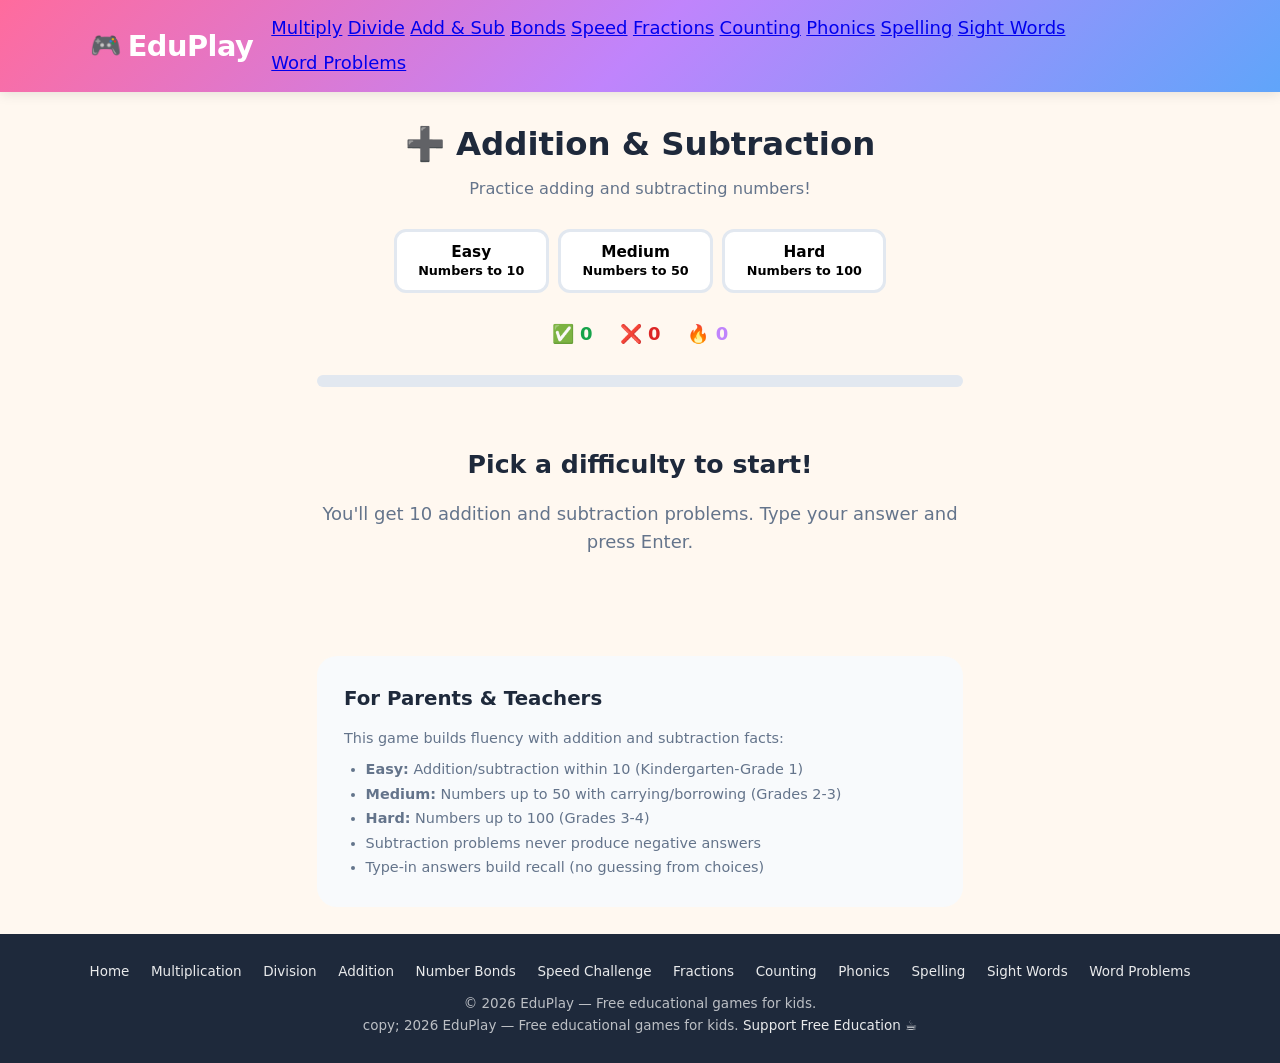
==== addition.html @ cd7ee12f "fix: remove ad placeholder divs from all pages — contradicts no-ads promise" ====
<!DOCTYPE html>
<html lang="en">
<head>
  <meta charset="UTF-8">
  <meta name="viewport" content="width=device-width, initial-scale=1.0">
  <title>Addition &amp; Subtraction Practice — Free Math Game | EduPlay</title>
  <meta name="description" content="Practice addition and subtraction with this free, fun math game for kids ages 4-10. Three difficulty levels. No accounts, no tracking.">
  <meta name="keywords" content="addition game, subtraction game, math practice, kids math, free educational game">
  <meta property="og:title" content="Addition & Subtraction Practice — EduPlay">
  <meta property="og:description" content="Fun addition and subtraction practice for kids. Three difficulty levels, completely free.">
  <link rel="icon" type="image/svg+xml" href="favicon.svg">
  <link rel="canonical" href="https://dannycranmer.github.io/eduplay/addition.html">
  <link rel="stylesheet" href="css/style.css">
  <script type="application/ld+json">
  {
    "@context": "https://schema.org",
    "@type": "WebApplication",
    "name": "Addition & Subtraction Practice — EduPlay",
    "description": "Practice addition and subtraction. Free math game for kids ages 4-10.",
    "url": "https://dannycranmer.github.io/eduplay/addition.html",
    "applicationCategory": "EducationalApplication",
    "isAccessibleForFree": true
  }
  </script>
</head>
<body>
  <header>
    <div class="nav-inner">
      <a href="index.html" class="logo"><span class="logo-icon">🎮</span> EduPlay</a>
      <button class="hamburger" aria-label="Menu">
        <span></span><span></span><span></span>
      </button>
      <div class="nav-links">
        <a href="multiplication.html">Multiply</a>
        <a href="division.html">Divide</a>
        <a href="addition.html" class="active">Add &amp; Sub</a>
        <a href="number-bonds.html">Bonds</a>
        <a href="times-tables.html">Speed</a>
        <a href="fractions.html">Fractions</a>
        <a href="counting.html">Counting</a>
        <a href="phonics.html">Phonics</a>
        <a href="spelling.html">Spelling</a>
        <a href="sight-words.html">Sight Words</a>
      <a href="word-problems.html">Word Problems</a>
      </div>
    </div>
  </header>

  <div class="game-container">
    <div class="game-header">
      <h1>➕ Addition &amp; Subtraction</h1>
      <p>Practice adding and subtracting numbers!</p>
    </div>

    <div class="difficulty-selector" id="diff-selector">
      <button class="diff-btn" data-diff="easy">Easy<br><small>Numbers to 10</small></button>
      <button class="diff-btn" data-diff="medium">Medium<br><small>Numbers to 50</small></button>
      <button class="diff-btn" data-diff="hard">Hard<br><small>Numbers to 100</small></button>
    </div>

    <div class="score-bar">
      <span class="score-correct">✅ <span id="score-correct">0</span></span>
      <span class="score-wrong">❌ <span id="score-wrong">0</span></span>
      <span class="score-streak">🔥 <span id="score-streak">0</span></span>
    </div>

    <div class="progress-bar"><div class="progress-fill" id="progress" style="width:0%"></div></div>

    <div id="game-area">
      <div class="start-screen">
        <h2>Pick a difficulty to start!</h2>
        <p>You'll get 10 addition and subtraction problems. Type your answer and press Enter.</p>
      </div>
    </div>


    <div class="parent-info">
      <h2>For Parents &amp; Teachers</h2>
      <p>This game builds fluency with addition and subtraction facts:</p>
      <ul>
        <li><strong>Easy:</strong> Addition/subtraction within 10 (Kindergarten-Grade 1)</li>
        <li><strong>Medium:</strong> Numbers up to 50 with carrying/borrowing (Grades 2-3)</li>
        <li><strong>Hard:</strong> Numbers up to 100 (Grades 3-4)</li>
        <li>Subtraction problems never produce negative answers</li>
        <li>Type-in answers build recall (no guessing from choices)</li>
      </ul>
    </div>
  </div>

  <footer>
    <div class="footer-links">
      <a href="index.html">Home</a>
      <a href="multiplication.html">Multiplication</a>
      <a href="division.html">Division</a>
      <a href="addition.html">Addition</a>
      <a href="number-bonds.html">Number Bonds</a>
      <a href="times-tables.html">Speed Challenge</a>
      <a href="fractions.html">Fractions</a>
      <a href="counting.html">Counting</a>
      <a href="phonics.html">Phonics</a>
      <a href="spelling.html">Spelling</a>
      <a href="sight-words.html">Sight Words</a>
      <a href="word-problems.html">Word Problems</a>
    </div>
    <p><p>&copy; 2026 EduPlay — Free educational games for kids.</p>copy; 2026 EduPlay — Free educational games for kids. <a href="https://buymeacoffee.com/dairylea" target="_blank" rel="noopener">Support Free Education ☕</a></p>
  </footer>

  <script src="js/common.js"></script>
  <script>
  (function() {
    const TOTAL = 10;
    const RANGES = { easy: 10, medium: 50, hard: 100 };
    let tracker, difficulty, questions, qi;

    document.getElementById('diff-selector').addEventListener('click', e => {
      const btn = e.target.closest('.diff-btn');
      if (!btn) return;
      document.querySelectorAll('#diff-selector .diff-btn').forEach(b => b.classList.remove('active'));
      btn.classList.add('active');
      difficulty = btn.dataset.diff;
      startGame();
    });

    function genQ() {
      const max = RANGES[difficulty];
      questions = [];
      for (let i = 0; i < TOTAL; i++) {
        const isAdd = Math.random() < 0.5;
        if (isAdd) {
          const a = randInt(1, max - 1);
          const b = randInt(1, max - a);
          questions.push({ text: `${a} + ${b}`, answer: a + b });
        } else {
          const a = randInt(2, max);
          const b = randInt(1, a);
          questions.push({ text: `${a} − ${b}`, answer: a - b });
        }
      }
    }

    function startGame() {
      tracker = new ScoreTracker();
      tracker.start();
      qi = 0;
      genQ();
      showQ();
    }

    function showQ() {
      if (qi >= TOTAL) { showResults(tracker, 'game-area'); return; }
      const q = questions[qi];
      document.getElementById('progress').style.width = Math.round((qi / TOTAL) * 100) + '%';

      const area = document.getElementById('game-area');
      area.innerHTML = `
        <div class="question-area animate-pop">
          <div class="question-text">${q.text} = ?</div>
          <input type="number" class="answer-input" id="answer" inputmode="numeric" pattern="[0-9]*" autofocus autocomplete="off">
          <div class="feedback" id="feedback"></div>
          <div style="margin-top:0.8rem;font-size:0.75rem;color:#94A3B8;">Press Enter to submit</div>
        </div>
      `;

      const input = document.getElementById('answer');
      input.focus();
      input.addEventListener('keydown', e => {
        if (e.key === 'Enter') handleAnswer(input, q.answer);
      });
    }

    function handleAnswer(input, correct) {
      if (input.disabled) return;
      const val = parseInt(input.value);
      if (isNaN(val)) return;
      input.disabled = true;
      const fb = document.getElementById('feedback');

      if (val === correct) {
        tracker.recordCorrect();
        input.classList.add('correct');
        fb.className = 'feedback feedback-correct';
        fb.textContent = ['Great!', 'Awesome!', 'Correct!', 'Yes!', 'Perfect!'][randInt(0, 4)];
        animateEl(input, 'animate-pop');
      } else {
        tracker.recordWrong();
        input.classList.add('wrong');
        animateEl(input, 'animate-shake');
        fb.className = 'feedback feedback-wrong';
        fb.textContent = `The answer is ${correct}`;
      }

      updateScoreDisplay(tracker);
      setTimeout(() => { qi++; showQ(); }, 1000);
    }
  })();
  </script>
  <script data-goatcounter="https://dairylea.goatcounter.com/count" async src="//gc.zgo.at/count.js"></script>
</body>
</html>
---- css/style.css ----
/* EduPlay — Bright, playful kid-friendly theme */
:root {
  --pink: #FF6B9D;
  --purple: #C084FC;
  --blue: #60A5FA;
  --cyan: #22D3EE;
  --green: #4ADE80;
  --yellow: #FACC15;
  --orange: #FB923C;
  --red: #F87171;
  --bg: #FFF8F0;
  --card-bg: #FFFFFF;
  --text: #1E293B;
  --text-light: #64748B;
  --shadow: 0 4px 16px rgba(0,0,0,0.08);
  --shadow-hover: 0 8px 24px rgba(0,0,0,0.14);
  --radius: 20px;
  --radius-sm: 12px;
}

*, *::before, *::after { box-sizing: border-box; margin: 0; padding: 0; }

html { font-size: 18px; scroll-behavior: smooth; }

body {
  font-family: 'Nunito', 'Segoe UI', system-ui, -apple-system, sans-serif;
  background: var(--bg);
  color: var(--text);
  line-height: 1.6;
  min-height: 100vh;
  display: flex;
  flex-direction: column;
  -webkit-text-size-adjust: 100%;
}

/* ===== HEADER / NAV ===== */
header {
  background: linear-gradient(135deg, var(--pink), var(--purple), var(--blue));
  padding: 0.8rem 1.5rem;
  position: sticky;
  top: 0;
  z-index: 100;
  box-shadow: 0 2px 12px rgba(0,0,0,0.1);
}

.nav-inner {
  max-width: 1100px;
  margin: 0 auto;
  display: flex;
  align-items: center;
  justify-content: space-between;
  gap: 1rem;
}

.logo {
  font-size: 1.6rem;
  font-weight: 800;
  color: #fff;
  text-decoration: none;
  letter-spacing: -0.5px;
  display: flex;
  align-items: center;
  gap: 0.4rem;
}

.logo-icon { font-size: 1.4rem; }

nav a {
  color: rgba(255,255,255,0.9);
  text-decoration: none;
  font-weight: 700;
  font-size: 0.9rem;
  padding: 0.4rem 0.8rem;
  border-radius: var(--radius-sm);
  transition: background 0.2s, color 0.2s;
}

nav a:hover, nav a.active {
  background: rgba(255,255,255,0.2);
  color: #fff;
}

.nav-links { display: flex; gap: 0.3rem; flex-wrap: wrap; }

/* Mobile hamburger */
.hamburger { display: none; background: none; border: none; cursor: pointer; padding: 0.5rem; }
.hamburger span { display: block; width: 26px; height: 3px; background: #fff; border-radius: 3px; margin: 5px 0; transition: 0.3s; }

/* ===== PRIVACY BADGE ===== */
.privacy-badge {
  display: inline-flex;
  align-items: center;
  gap: 0.4rem;
  background: #ECFDF5;
  color: #065F46;
  font-size: 0.75rem;
  font-weight: 700;
  padding: 0.3rem 0.8rem;
  border-radius: 999px;
  border: 2px solid #A7F3D0;
}

.privacy-badge svg { width: 16px; height: 16px; }

/* ===== HERO ===== */
.hero {
  text-align: center;
  padding: 3rem 1.5rem 2rem;
  background: linear-gradient(180deg, rgba(255,107,157,0.08) 0%, transparent 100%);
}

.hero h1 {
  font-size: 2.4rem;
  font-weight: 900;
  line-height: 1.2;
  margin-bottom: 0.8rem;
  background: linear-gradient(135deg, var(--pink), var(--purple));
  -webkit-background-clip: text;
  -webkit-text-fill-color: transparent;
  background-clip: text;
}

.hero p {
  font-size: 1.15rem;
  color: var(--text-light);
  max-width: 600px;
  margin: 0 auto 1.2rem;
}

.hero-badges {
  display: flex;
  justify-content: center;
  gap: 0.6rem;
  flex-wrap: wrap;
}

.badge {
  display: inline-flex;
  align-items: center;
  gap: 0.3rem;
  font-size: 0.75rem;
  font-weight: 700;
  padding: 0.35rem 0.8rem;
  border-radius: 999px;
}

.badge-green { background: #ECFDF5; color: #065F46; border: 2px solid #A7F3D0; }
.badge-blue { background: #EFF6FF; color: #1E40AF; border: 2px solid #BFDBFE; }
.badge-purple { background: #F5F3FF; color: #5B21B6; border: 2px solid #DDD6FE; }

/* ===== GAME GRID ===== */
.section { max-width: 1100px; margin: 0 auto; padding: 2rem 1.5rem; }

.section-title {
  font-size: 1.5rem;
  font-weight: 800;
  text-align: center;
  margin-bottom: 1.5rem;
}

.game-grid {
  display: grid;
  grid-template-columns: repeat(auto-fill, minmax(240px, 1fr));
  gap: 1.2rem;
}

.game-card {
  background: var(--card-bg);
  border-radius: var(--radius);
  padding: 1.5rem;
  text-decoration: none;
  color: var(--text);
  box-shadow: var(--shadow);
  transition: transform 0.2s, box-shadow 0.2s;
  display: flex;
  flex-direction: column;
  border: 3px solid transparent;
  position: relative;
  overflow: hidden;
}

.game-card:hover {
  transform: translateY(-4px);
  box-shadow: var(--shadow-hover);
}

.game-card::before {
  content: '';
  position: absolute;
  top: 0; left: 0; right: 0;
  height: 5px;
}

.game-card[data-color="pink"]::before { background: var(--pink); }
.game-card[data-color="purple"]::before { background: var(--purple); }
.game-card[data-color="blue"]::before { background: var(--blue); }
.game-card[data-color="green"]::before { background: var(--green); }
.game-card[data-color="orange"]::before { background: var(--orange); }
.game-card[data-color="cyan"]::before { background: var(--cyan); }

.game-card-icon {
  font-size: 2.5rem;
  margin-bottom: 0.6rem;
}

.game-card h3 {
  font-size: 1.15rem;
  font-weight: 800;
  margin-bottom: 0.3rem;
}

.game-card p {
  font-size: 0.8rem;
  color: var(--text-light);
  flex: 1;
}

.game-card-tag {
  display: inline-block;
  font-size: 0.65rem;
  font-weight: 700;
  padding: 0.2rem 0.5rem;
  border-radius: 999px;
  margin-top: 0.6rem;
  width: fit-content;
}

.tag-ages { background: #FEF3C7; color: #92400E; }
.tag-new { background: #DBEAFE; color: #1E40AF; }

/* ===== GAME PAGE LAYOUT ===== */
.game-container {
  max-width: 700px;
  margin: 0 auto;
  padding: 1.5rem;
  flex: 1;
}

.game-header {
  text-align: center;
  margin-bottom: 1.5rem;
}

.game-header h1 {
  font-size: 1.8rem;
  font-weight: 900;
  margin-bottom: 0.3rem;
}

.game-header p {
  color: var(--text-light);
  font-size: 0.9rem;
}

/* Difficulty selector */
.difficulty-selector {
  display: flex;
  justify-content: center;
  gap: 0.5rem;
  margin-bottom: 1.5rem;
  flex-wrap: wrap;
}

.diff-btn {
  padding: 0.6rem 1.2rem;
  border: 3px solid #E2E8F0;
  border-radius: var(--radius-sm);
  background: #fff;
  font-family: inherit;
  font-size: 0.85rem;
  font-weight: 700;
  cursor: pointer;
  transition: all 0.2s;
  min-width: 100px;
  text-align: center;
}

.diff-btn:hover { border-color: var(--purple); }

.diff-btn.active {
  background: var(--purple);
  color: #fff;
  border-color: var(--purple);
}

.diff-btn.active-green { background: var(--green); border-color: var(--green); color: #fff; }
.diff-btn.active-blue { background: var(--blue); border-color: var(--blue); color: #fff; }
.diff-btn.active-orange { background: var(--orange); border-color: var(--orange); color: #fff; }

/* Score bar */
.score-bar {
  display: flex;
  justify-content: center;
  gap: 1.5rem;
  margin-bottom: 1.5rem;
  font-weight: 700;
  font-size: 1rem;
}

.score-correct { color: #16A34A; }
.score-wrong { color: #DC2626; }
.score-streak { color: var(--purple); }
.score-timer { color: var(--orange); }

/* Question area */
.question-area {
  background: var(--card-bg);
  border-radius: var(--radius);
  padding: 2rem;
  text-align: center;
  box-shadow: var(--shadow);
  margin-bottom: 1.5rem;
}

.question-text {
  font-size: 2.2rem;
  font-weight: 900;
  margin-bottom: 1.2rem;
  min-height: 3rem;
}

/* Answer input */
.answer-input {
  font-family: inherit;
  font-size: 2rem;
  font-weight: 800;
  text-align: center;
  width: 140px;
  padding: 0.5rem;
  border: 3px solid #E2E8F0;
  border-radius: var(--radius-sm);
  outline: none;
  transition: border-color 0.2s;
}

.answer-input:focus { border-color: var(--purple); }
.answer-input.correct { border-color: var(--green); background: #F0FDF4; }
.answer-input.wrong { border-color: var(--red); background: #FEF2F2; }

/* Answer choices (for multiple choice games) */
.answer-choices {
  display: grid;
  grid-template-columns: 1fr 1fr;
  gap: 0.8rem;
  max-width: 400px;
  margin: 0 auto;
}

.choice-btn {
  padding: 1rem;
  border: 3px solid #E2E8F0;
  border-radius: var(--radius-sm);
  background: #fff;
  font-family: inherit;
  font-size: 1.3rem;
  font-weight: 800;
  cursor: pointer;
  transition: all 0.15s;
  min-height: 60px;
  display: flex;
  align-items: center;
  justify-content: center;
}

.choice-btn:hover { border-color: var(--purple); transform: scale(1.03); }
.choice-btn:active { transform: scale(0.97); }
.choice-btn.correct { background: #DCFCE7; border-color: var(--green); }
.choice-btn.wrong { background: #FEE2E2; border-color: var(--red); }

/* Feedback overlay */
.feedback {
  font-size: 1.3rem;
  font-weight: 800;
  margin-top: 1rem;
  min-height: 2rem;
  transition: opacity 0.2s;
}

.feedback-correct { color: #16A34A; }
.feedback-wrong { color: #DC2626; }

/* Primary action buttons */
.btn {
  display: inline-flex;
  align-items: center;
  justify-content: center;
  gap: 0.4rem;
  padding: 0.8rem 1.8rem;
  border: none;
  border-radius: var(--radius-sm);
  font-family: inherit;
  font-size: 1rem;
  font-weight: 700;
  cursor: pointer;
  transition: all 0.2s;
  text-decoration: none;
}

.btn-primary {
  background: linear-gradient(135deg, var(--pink), var(--purple));
  color: #fff;
  box-shadow: 0 4px 12px rgba(192,132,252,0.3);
}

.btn-primary:hover { transform: translateY(-2px); box-shadow: 0 6px 16px rgba(192,132,252,0.4); }

.btn-secondary {
  background: #F1F5F9;
  color: var(--text);
}

.btn-secondary:hover { background: #E2E8F0; }

.btn-lg { padding: 1rem 2.2rem; font-size: 1.15rem; border-radius: var(--radius); }

.btn-group {
  display: flex;
  gap: 0.8rem;
  justify-content: center;
  flex-wrap: wrap;
  margin-top: 1.2rem;
}

/* Start screen */
.start-screen {
  text-align: center;
  padding: 2rem 0;
}

.start-screen h2 {
  font-size: 1.4rem;
  margin-bottom: 0.8rem;
}

.start-screen p {
  color: var(--text-light);
  margin-bottom: 1.5rem;
}

/* Results screen */
.results-screen {
  text-align: center;
  padding: 2rem;
  background: var(--card-bg);
  border-radius: var(--radius);
  box-shadow: var(--shadow);
}

.results-screen h2 {
  font-size: 1.6rem;
  font-weight: 900;
  margin-bottom: 0.5rem;
}

.results-emoji {
  font-size: 3rem;
  margin-bottom: 0.5rem;
}

.results-stats {
  display: grid;
  grid-template-columns: repeat(auto-fit, minmax(120px, 1fr));
  gap: 1rem;
  margin: 1.2rem 0;
}

.stat-card {
  background: #F8FAFC;
  border-radius: var(--radius-sm);
  padding: 0.8rem;
}

.stat-value {
  font-size: 1.8rem;
  font-weight: 900;
  color: var(--purple);
}

.stat-label {
  font-size: 0.7rem;
  color: var(--text-light);
  font-weight: 600;
  text-transform: uppercase;
}

/* Number Bonds visual */
.bond-visual {
  display: flex;
  align-items: center;
  justify-content: center;
  gap: 0.8rem;
  margin-bottom: 1rem;
}

.bond-circle {
  width: 70px;
  height: 70px;
  border-radius: 50%;
  display: flex;
  align-items: center;
  justify-content: center;
  font-size: 1.6rem;
  font-weight: 900;
  border: 3px solid;
}

.bond-total { background: #F5F3FF; border-color: var(--purple); color: var(--purple); }
.bond-part { background: #EFF6FF; border-color: var(--blue); color: var(--blue); }
.bond-unknown { background: #FEF3C7; border-color: var(--yellow); color: var(--orange); }
.bond-plus { font-size: 1.4rem; font-weight: 900; color: var(--text-light); }
.bond-equals { font-size: 1.4rem; font-weight: 900; color: var(--text-light); }

/* Progress bar */
.progress-bar {
  width: 100%;
  height: 12px;
  background: #E2E8F0;
  border-radius: 999px;
  overflow: hidden;
  margin-bottom: 1.2rem;
}

.progress-fill {
  height: 100%;
  background: linear-gradient(90deg, var(--green), var(--cyan));
  border-radius: 999px;
  transition: width 0.3s ease;
}

/* ===== PARENT INFO ===== */
.parent-info {
  background: #F8FAFC;
  border-radius: var(--radius);
  padding: 1.5rem;
  margin-top: 2rem;
}

.parent-info h2 {
  font-size: 1.1rem;
  font-weight: 800;
  margin-bottom: 0.6rem;
}

.parent-info p, .parent-info li {
  font-size: 0.8rem;
  color: var(--text-light);
  line-height: 1.7;
}

.parent-info ul { padding-left: 1.2rem; margin-top: 0.4rem; }

/* ===== FOOTER ===== */
footer {
  background: #1E293B;
  color: rgba(255,255,255,0.7);
  text-align: center;
  padding: 1.5rem;
  margin-top: auto;
  font-size: 0.75rem;
}

footer a { color: rgba(255,255,255,0.9); text-decoration: none; }
footer a:hover { text-decoration: underline; }

.footer-links { display: flex; justify-content: center; gap: 1.2rem; margin-bottom: 0.6rem; flex-wrap: wrap; }

/* ===== ANIMATIONS ===== */
@keyframes pop {
  0% { transform: scale(0.8); opacity: 0; }
  50% { transform: scale(1.05); }
  100% { transform: scale(1); opacity: 1; }
}

@keyframes shake {
  0%, 100% { transform: translateX(0); }
  25% { transform: translateX(-8px); }
  75% { transform: translateX(8px); }
}

@keyframes slideUp {
  from { transform: translateY(20px); opacity: 0; }
  to { transform: translateY(0); opacity: 1; }
}

.animate-pop { animation: pop 0.3s ease-out; }
.animate-shake { animation: shake 0.3s ease-out; }
.animate-slide-up { animation: slideUp 0.4s ease-out; }

/* ===== RESPONSIVE ===== */
@media (max-width: 768px) {
  html { font-size: 16px; }

  .nav-links { display: none; }
  .nav-links.open {
    display: flex;
    flex-direction: column;
    position: absolute;
    top: 100%;
    left: 0; right: 0;
    background: linear-gradient(135deg, var(--pink), var(--purple));
    padding: 0.8rem;
    box-shadow: 0 4px 12px rgba(0,0,0,0.15);
  }

  .hamburger { display: block; }

  .hero h1 { font-size: 1.8rem; }

  .game-grid { grid-template-columns: 1fr 1fr; gap: 0.8rem; }

  .game-card { padding: 1rem; }
  .game-card-icon { font-size: 2rem; }

  .question-text { font-size: 1.6rem; }
  .answer-input { font-size: 1.5rem; width: 120px; }

  .bond-circle { width: 55px; height: 55px; font-size: 1.2rem; }
}

@media (max-width: 480px) {
  .game-grid { grid-template-columns: 1fr; }

  .hero h1 { font-size: 1.5rem; }

  .question-area { padding: 1.2rem; }
  .question-text { font-size: 1.4rem; }

  .difficulty-selector { gap: 0.3rem; }
  .diff-btn { padding: 0.5rem 0.8rem; font-size: 0.8rem; min-width: 80px; }
}

/* Nunito font import */
@import url('https://fonts.googleapis.com/css2?family=Nunito:wght@600;700;800;900&display=swap');
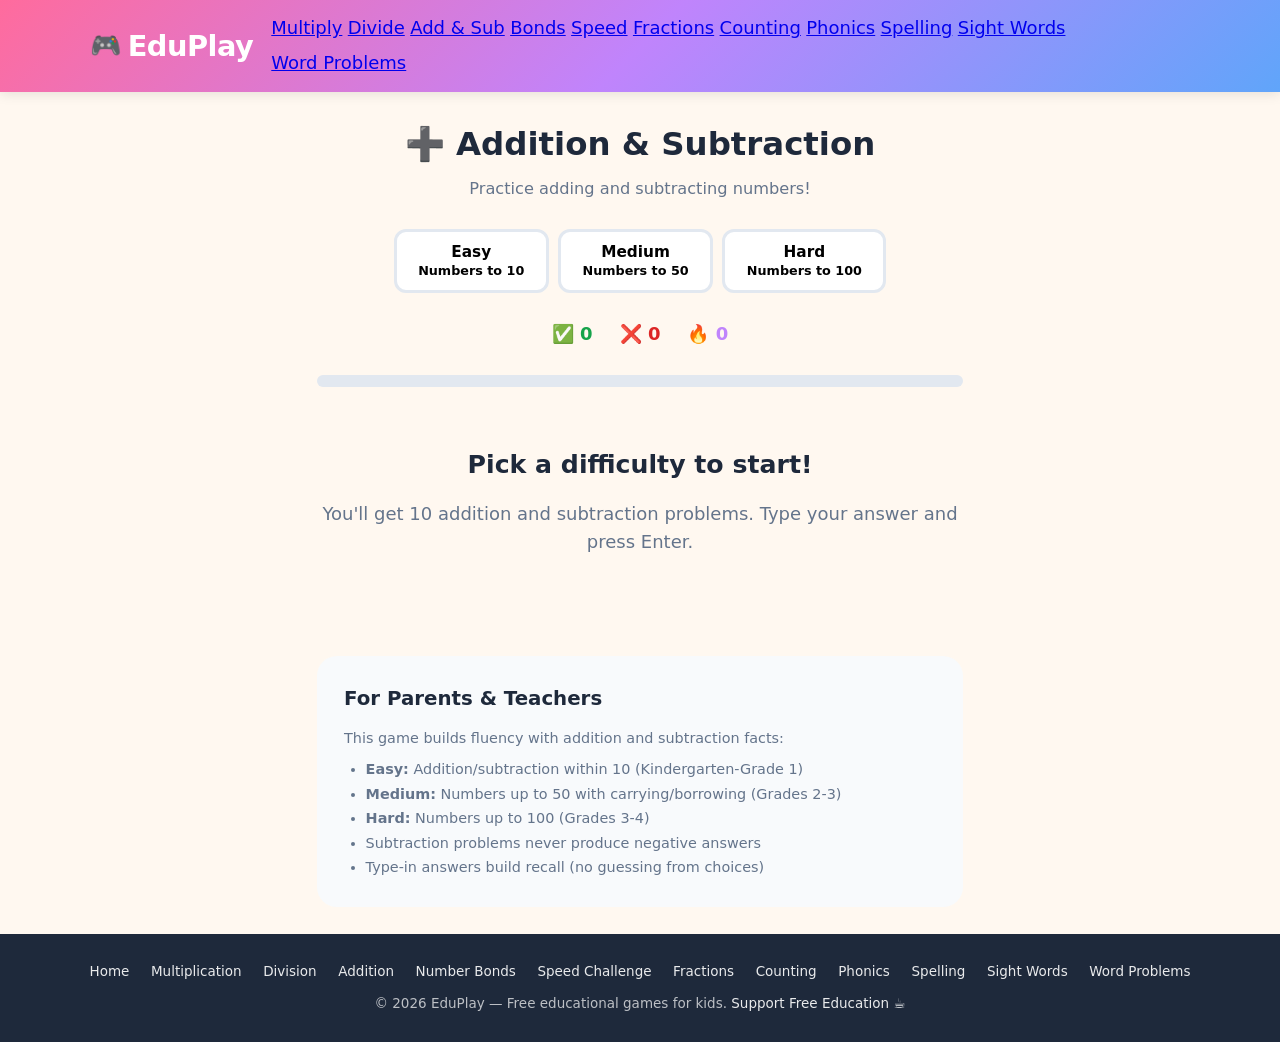
==== commit 57e7b373: "UX: Redesign mobile nav + fix broken footer HTML - Full-screen takeover nav replaces cramped slide-i" ====
--- a/addition.html
+++ b/addition.html
@@ -41,10 +41,40 @@
         <a href="phonics.html">Phonics</a>
         <a href="spelling.html">Spelling</a>
         <a href="sight-words.html">Sight Words</a>
-      <a href="word-problems.html">Word Problems</a>
+        <a href="word-problems.html">Word Problems</a>
       </div>
     </div>
   </header>
+  <div class="nav-overlay"></div>
+  <nav class="mobile-nav" aria-label="Game navigation">
+    <div class="mobile-nav-header">
+      <a href="index.html" class="logo"><span class="logo-icon">🎮</span> EduPlay</a>
+      <button class="mobile-nav-close" aria-label="Close menu">✕</button>
+    </div>
+    <a href="index.html" class="mobile-nav-home">🏠 All Games</a>
+    <div class="mobile-nav-section">
+      <div class="mobile-nav-section-title">🧮 Math Games</div>
+      <div class="mobile-nav-grid">
+        <a href="multiplication.html" class="mobile-nav-item"><span class="mobile-nav-item-icon">✖️</span><span class="mobile-nav-item-label">Multiply</span></a>
+        <a href="division.html" class="mobile-nav-item"><span class="mobile-nav-item-icon">➗</span><span class="mobile-nav-item-label">Divide</span></a>
+        <a href="addition.html" class="mobile-nav-item active"><span class="mobile-nav-item-icon">➕</span><span class="mobile-nav-item-label">Add &amp; Sub</span></a>
+        <a href="number-bonds.html" class="mobile-nav-item"><span class="mobile-nav-item-icon">🔗</span><span class="mobile-nav-item-label">Bonds</span></a>
+        <a href="times-tables.html" class="mobile-nav-item"><span class="mobile-nav-item-icon">⚡</span><span class="mobile-nav-item-label">Speed</span></a>
+        <a href="fractions.html" class="mobile-nav-item"><span class="mobile-nav-item-icon">🍕</span><span class="mobile-nav-item-label">Fractions</span></a>
+        <a href="counting.html" class="mobile-nav-item"><span class="mobile-nav-item-icon">🔢</span><span class="mobile-nav-item-label">Counting</span></a>
+        <a href="word-problems.html" class="mobile-nav-item"><span class="mobile-nav-item-icon">📝</span><span class="mobile-nav-item-label">Word Problems</span></a>
+      </div>
+    </div>
+    <div class="mobile-nav-section">
+      <div class="mobile-nav-section-title">📚 Language Arts</div>
+      <div class="mobile-nav-grid">
+        <a href="phonics.html" class="mobile-nav-item"><span class="mobile-nav-item-icon">🔤</span><span class="mobile-nav-item-label">Phonics</span></a>
+        <a href="spelling.html" class="mobile-nav-item"><span class="mobile-nav-item-icon">📖</span><span class="mobile-nav-item-label">Spelling</span></a>
+        <a href="sight-words.html" class="mobile-nav-item"><span class="mobile-nav-item-icon">👁️</span><span class="mobile-nav-item-label">Sight Words</span></a>
+      </div>
+    </div>
+    <div class="mobile-nav-privacy">🛡️ No tracking · No accounts · 100% private</div>
+  </nav>
 
   <div class="game-container">
     <div class="game-header">
@@ -102,7 +132,7 @@
       <a href="sight-words.html">Sight Words</a>
       <a href="word-problems.html">Word Problems</a>
     </div>
-    <p><p>&copy; 2026 EduPlay — Free educational games for kids.</p>copy; 2026 EduPlay — Free educational games for kids. <a href="https://buymeacoffee.com/dairylea" target="_blank" rel="noopener">Support Free Education ☕</a></p>
+    <p>&copy; 2026 EduPlay — Free educational games for kids. <a href="https://buymeacoffee.com/dairylea" target="_blank" rel="noopener">Support Free Education ☕</a></p>
   </footer>
 
   <script src="js/common.js"></script>
--- a/css/style.css
+++ b/css/style.css
@@ -82,9 +82,246 @@
 
 .nav-links { display: flex; gap: 0.3rem; flex-wrap: wrap; }
 
-/* Mobile hamburger */
-.hamburger { display: none; background: none; border: none; cursor: pointer; padding: 0.5rem; }
-.hamburger span { display: block; width: 26px; height: 3px; background: #fff; border-radius: 3px; margin: 5px 0; transition: 0.3s; }
+/* ===== HAMBURGER BUTTON ===== */
+.hamburger {
+  display: none;
+  background: none;
+  border: none;
+  cursor: pointer;
+  padding: 0.6rem;
+  z-index: 301;
+  -webkit-tap-highlight-color: transparent;
+  touch-action: manipulation;
+}
+.hamburger span {
+  display: block;
+  width: 26px;
+  height: 3px;
+  background: #fff;
+  border-radius: 99px;
+  transition: transform 0.4s cubic-bezier(0.68, -0.6, 0.32, 1.6), opacity 0.2s ease;
+  transform-origin: center;
+}
+.hamburger span:nth-child(1) { margin-bottom: 6px; }
+.hamburger span:nth-child(3) { margin-top: 6px; }
+.hamburger.active span:nth-child(1) { transform: translateY(9px) rotate(45deg); }
+.hamburger.active span:nth-child(2) { opacity: 0; transform: scaleX(0); }
+.hamburger.active span:nth-child(3) { transform: translateY(-9px) rotate(-45deg); }
+
+/* ===== MOBILE NAV — FULL-SCREEN TAKEOVER ===== */
+.nav-overlay {
+  position: fixed;
+  inset: 0;
+  z-index: 199;
+  background: rgba(30, 41, 59, 0.5);
+  backdrop-filter: blur(6px);
+  -webkit-backdrop-filter: blur(6px);
+  opacity: 0;
+  pointer-events: none;
+  transition: opacity 0.35s ease;
+}
+.nav-overlay.open {
+  opacity: 1;
+  pointer-events: auto;
+}
+
+.mobile-nav {
+  position: fixed;
+  inset: 0;
+  z-index: 200;
+  background: linear-gradient(160deg, #FFF0F5 0%, #FFF8F0 35%, #F0F7FF 70%, #F0FFF4 100%);
+  overflow-y: auto;
+  overscroll-behavior: contain;
+  -webkit-overflow-scrolling: touch;
+  opacity: 0;
+  visibility: hidden;
+  transform: scale(0.95);
+  transition: opacity 0.3s ease, transform 0.35s cubic-bezier(0.34, 1.56, 0.64, 1), visibility 0s 0.35s;
+  padding: 0 0 2rem;
+  display: flex;
+  flex-direction: column;
+}
+.mobile-nav.open {
+  opacity: 1;
+  visibility: visible;
+  transform: scale(1);
+  transition: opacity 0.3s ease, transform 0.35s cubic-bezier(0.34, 1.56, 0.64, 1), visibility 0s 0s;
+}
+
+/* Floating decorative dots */
+.mobile-nav::before,
+.mobile-nav::after {
+  content: '';
+  position: fixed;
+  border-radius: 50%;
+  pointer-events: none;
+  z-index: -1;
+}
+.mobile-nav::before {
+  width: 200px; height: 200px;
+  top: -40px; right: -40px;
+  background: radial-gradient(circle, rgba(255,107,157,0.15) 0%, transparent 70%);
+}
+.mobile-nav::after {
+  width: 160px; height: 160px;
+  bottom: 60px; left: -30px;
+  background: radial-gradient(circle, rgba(96,165,250,0.15) 0%, transparent 70%);
+}
+
+/* Header bar inside mobile nav */
+.mobile-nav-header {
+  background: linear-gradient(135deg, var(--pink), var(--purple), var(--blue));
+  padding: 1rem 1.2rem;
+  display: flex;
+  align-items: center;
+  justify-content: space-between;
+  flex-shrink: 0;
+  position: sticky;
+  top: 0;
+  z-index: 2;
+}
+.mobile-nav-header .logo {
+  font-size: 1.4rem;
+  font-weight: 800;
+  color: #fff;
+  text-decoration: none;
+  display: flex;
+  align-items: center;
+  gap: 0.4rem;
+}
+.mobile-nav-close {
+  background: rgba(255,255,255,0.25);
+  border: none;
+  border-radius: 50%;
+  width: 44px;
+  height: 44px;
+  display: flex;
+  align-items: center;
+  justify-content: center;
+  cursor: pointer;
+  transition: background 0.2s, transform 0.2s;
+  color: #fff;
+  font-size: 1.3rem;
+  font-weight: 700;
+  -webkit-tap-highlight-color: transparent;
+}
+.mobile-nav-close:hover { background: rgba(255,255,255,0.4); }
+.mobile-nav-close:active { transform: scale(0.9); }
+
+/* "All Games" home link */
+.mobile-nav-home {
+  display: flex;
+  align-items: center;
+  gap: 0.7rem;
+  margin: 1rem 1rem 0.4rem;
+  padding: 1rem 1.2rem;
+  border-radius: 16px;
+  text-decoration: none;
+  color: #fff;
+  font-weight: 800;
+  font-size: 1.05rem;
+  background: linear-gradient(135deg, var(--pink), var(--purple));
+  box-shadow: 0 4px 16px rgba(192,132,252,0.3);
+  transition: transform 0.2s, box-shadow 0.2s;
+  -webkit-tap-highlight-color: transparent;
+}
+.mobile-nav-home:active { transform: scale(0.97); box-shadow: 0 2px 8px rgba(192,132,252,0.2); }
+
+/* Section headings */
+.mobile-nav-section {
+  padding: 0.8rem 1rem 0.2rem;
+}
+.mobile-nav-section-title {
+  font-size: 0.72rem;
+  font-weight: 800;
+  text-transform: uppercase;
+  letter-spacing: 0.1em;
+  color: var(--text-light);
+  margin-bottom: 0.6rem;
+  padding-left: 0.3rem;
+}
+
+/* Nav item grid — single column on phones, 2-col on tablets */
+.mobile-nav-grid {
+  display: grid;
+  grid-template-columns: 1fr;
+  gap: 0.5rem;
+}
+@media (min-width: 400px) {
+  .mobile-nav-grid { grid-template-columns: 1fr 1fr; }
+}
+
+/* Individual nav items — chunky pill buttons */
+.mobile-nav-item {
+  display: flex;
+  align-items: center;
+  gap: 0.8rem;
+  padding: 0.9rem 1rem;
+  border-radius: 14px;
+  text-decoration: none;
+  color: var(--text);
+  font-weight: 700;
+  font-size: 0.95rem;
+  background: var(--card-bg);
+  border: 2.5px solid #F1F5F9;
+  box-shadow: 0 2px 8px rgba(0,0,0,0.04);
+  transition: transform 0.15s, border-color 0.15s, box-shadow 0.15s;
+  -webkit-tap-highlight-color: transparent;
+  min-height: 52px;
+  /* Staggered entrance */
+  opacity: 0;
+  transform: translateY(16px);
+}
+.mobile-nav.open .mobile-nav-item {
+  animation: navBounceIn 0.4s cubic-bezier(0.34, 1.56, 0.64, 1) forwards;
+}
+.mobile-nav-item:nth-child(1) { animation-delay: 0.08s; }
+.mobile-nav-item:nth-child(2) { animation-delay: 0.12s; }
+.mobile-nav-item:nth-child(3) { animation-delay: 0.16s; }
+.mobile-nav-item:nth-child(4) { animation-delay: 0.20s; }
+.mobile-nav-item:nth-child(5) { animation-delay: 0.24s; }
+.mobile-nav-item:nth-child(6) { animation-delay: 0.28s; }
+.mobile-nav-item:nth-child(7) { animation-delay: 0.32s; }
+.mobile-nav-item:nth-child(8) { animation-delay: 0.36s; }
+
+.mobile-nav-item:active {
+  transform: scale(0.96);
+  border-color: var(--purple);
+  box-shadow: 0 2px 12px rgba(192,132,252,0.25);
+}
+.mobile-nav-item.active {
+  border-color: var(--purple);
+  background: linear-gradient(135deg, #F5F3FF, #FDF2F8);
+  box-shadow: 0 2px 12px rgba(192,132,252,0.15);
+}
+.mobile-nav-item-icon {
+  font-size: 1.5rem;
+  line-height: 1;
+  flex-shrink: 0;
+}
+.mobile-nav-item-label { line-height: 1.2; }
+
+/* Privacy badge at bottom */
+.mobile-nav-privacy {
+  display: flex;
+  align-items: center;
+  justify-content: center;
+  gap: 0.4rem;
+  margin: 1.2rem 1rem 0;
+  padding: 0.7rem 1rem;
+  border-radius: 999px;
+  background: #ECFDF5;
+  color: #065F46;
+  font-size: 0.75rem;
+  font-weight: 700;
+  border: 2px solid #A7F3D0;
+  flex-shrink: 0;
+}
+
+@keyframes navBounceIn {
+  from { opacity: 0; transform: translateY(16px) scale(0.95); }
+  to { opacity: 1; transform: translateY(0) scale(1); }
+}
 
 /* ===== PRIVACY BADGE ===== */
 .privacy-badge {
@@ -591,17 +828,6 @@
   html { font-size: 16px; }
 
   .nav-links { display: none; }
-  .nav-links.open {
-    display: flex;
-    flex-direction: column;
-    position: absolute;
-    top: 100%;
-    left: 0; right: 0;
-    background: linear-gradient(135deg, var(--pink), var(--purple));
-    padding: 0.8rem;
-    box-shadow: 0 4px 12px rgba(0,0,0,0.15);
-  }
-
   .hamburger { display: block; }
 
   .hero h1 { font-size: 1.8rem; }
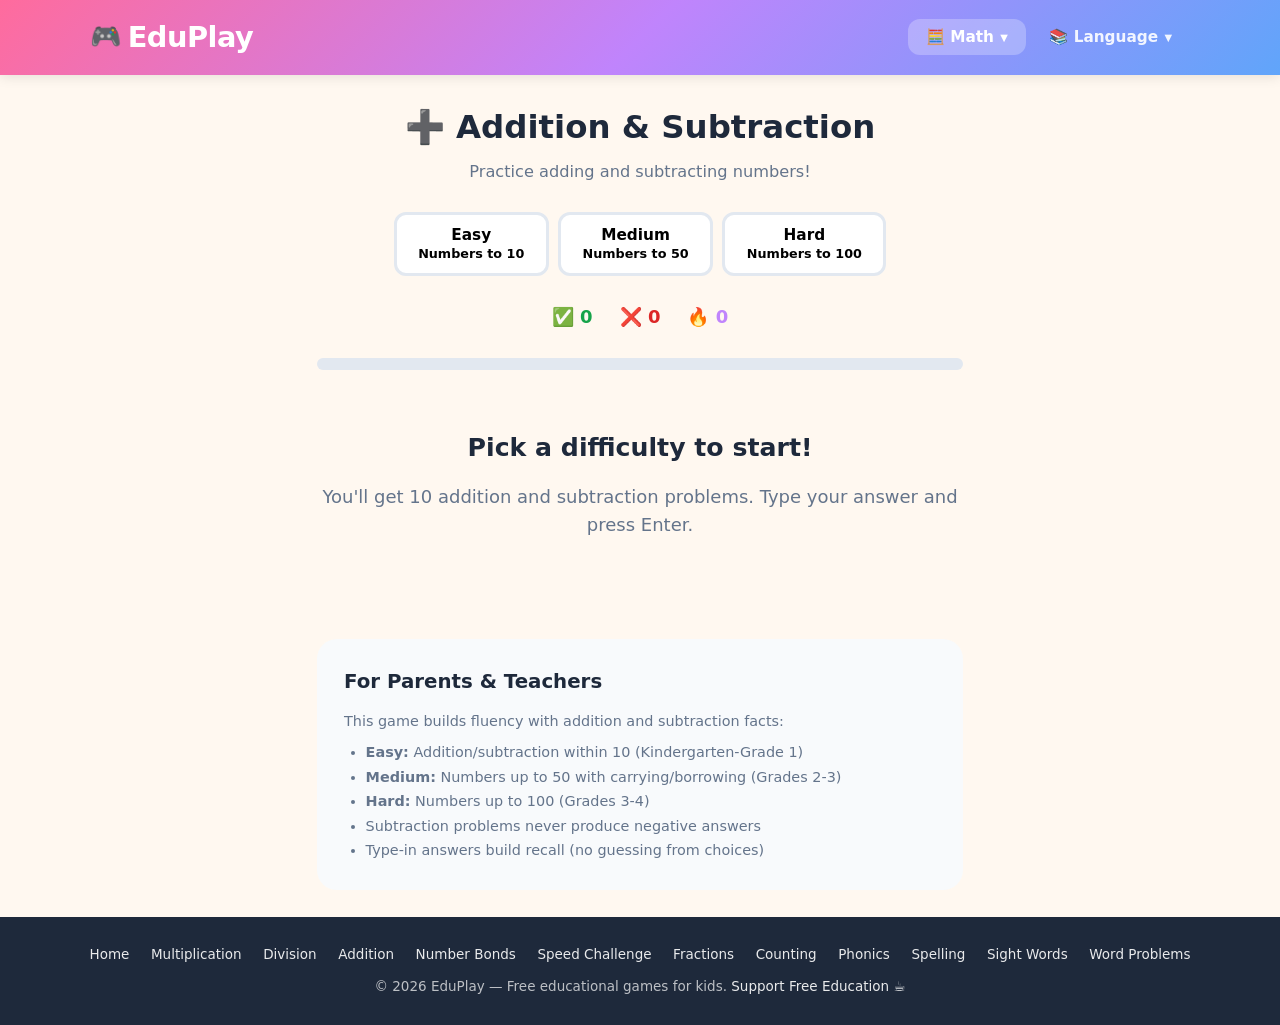
==== commit 876533d9: "Redesign desktop nav: categorized dropdown menus (Math/Language Arts) with icons, smooth animations," ====
--- a/addition.html
+++ b/addition.html
@@ -31,17 +31,27 @@
         <span></span><span></span><span></span>
       </button>
       <div class="nav-links">
-        <a href="multiplication.html">Multiply</a>
-        <a href="division.html">Divide</a>
-        <a href="addition.html" class="active">Add &amp; Sub</a>
-        <a href="number-bonds.html">Bonds</a>
-        <a href="times-tables.html">Speed</a>
-        <a href="fractions.html">Fractions</a>
-        <a href="counting.html">Counting</a>
-        <a href="phonics.html">Phonics</a>
-        <a href="spelling.html">Spelling</a>
-        <a href="sight-words.html">Sight Words</a>
-        <a href="word-problems.html">Word Problems</a>
+        <div class="nav-dropdown">
+          <button class="nav-dropdown-trigger has-active">🧮 Math <span class="dd-arrow">▼</span></button>
+          <div class="nav-dropdown-menu">
+            <a href="multiplication.html" class="nav-dropdown-item"><span class="nav-dropdown-item-icon">✖️</span> Multiply</a>
+            <a href="division.html" class="nav-dropdown-item"><span class="nav-dropdown-item-icon">➗</span> Divide</a>
+            <a href="addition.html" class="nav-dropdown-item active"><span class="nav-dropdown-item-icon">➕</span> Add &amp; Sub</a>
+            <a href="number-bonds.html" class="nav-dropdown-item"><span class="nav-dropdown-item-icon">🔗</span> Bonds</a>
+            <a href="times-tables.html" class="nav-dropdown-item"><span class="nav-dropdown-item-icon">⚡</span> Speed</a>
+            <a href="fractions.html" class="nav-dropdown-item"><span class="nav-dropdown-item-icon">🍕</span> Fractions</a>
+            <a href="counting.html" class="nav-dropdown-item"><span class="nav-dropdown-item-icon">🔢</span> Counting</a>
+            <a href="word-problems.html" class="nav-dropdown-item"><span class="nav-dropdown-item-icon">📝</span> Word Problems</a>
+          </div>
+        </div>
+        <div class="nav-dropdown">
+          <button class="nav-dropdown-trigger">📚 Language <span class="dd-arrow">▼</span></button>
+          <div class="nav-dropdown-menu">
+            <a href="phonics.html" class="nav-dropdown-item"><span class="nav-dropdown-item-icon">🔤</span> Phonics</a>
+            <a href="spelling.html" class="nav-dropdown-item"><span class="nav-dropdown-item-icon">📖</span> Spelling</a>
+            <a href="sight-words.html" class="nav-dropdown-item"><span class="nav-dropdown-item-icon">👁️</span> Sight Words</a>
+          </div>
+        </div>
       </div>
     </div>
   </header>
--- a/css/style.css
+++ b/css/style.css
@@ -65,22 +65,132 @@
 
 .logo-icon { font-size: 1.4rem; }
 
-nav a {
+/* Desktop nav links container */
+.nav-links {
+  display: flex;
+  gap: 0.3rem;
+  align-items: center;
+}
+
+/* Dropdown wrapper */
+.nav-dropdown {
+  position: relative;
+}
+
+/* Dropdown trigger button */
+.nav-dropdown-trigger {
   color: rgba(255,255,255,0.9);
   text-decoration: none;
-  font-weight: 700;
-  font-size: 0.9rem;
-  padding: 0.4rem 0.8rem;
+  font-family: inherit;
+  font-weight: 700;
+  font-size: 0.85rem;
+  padding: 0.5rem 1rem;
   border-radius: var(--radius-sm);
   transition: background 0.2s, color 0.2s;
-}
-
-nav a:hover, nav a.active {
+  background: none;
+  border: none;
+  cursor: pointer;
+  display: flex;
+  align-items: center;
+  gap: 0.35rem;
+  white-space: nowrap;
+}
+.nav-dropdown-trigger:hover,
+.nav-dropdown.open .nav-dropdown-trigger {
   background: rgba(255,255,255,0.2);
   color: #fff;
 }
-
-.nav-links { display: flex; gap: 0.3rem; flex-wrap: wrap; }
+.nav-dropdown-trigger.has-active {
+  background: rgba(255,255,255,0.25);
+  color: #fff;
+}
+.nav-dropdown-trigger .dd-arrow {
+  font-size: 0.55rem;
+  transition: transform 0.25s ease;
+  display: inline-block;
+}
+.nav-dropdown.open .dd-arrow {
+  transform: rotate(180deg);
+}
+
+/* Dropdown panel */
+.nav-dropdown-menu {
+  position: absolute;
+  top: calc(100% + 0.5rem);
+  left: 50%;
+  transform: translateX(-50%) translateY(-6px);
+  opacity: 0;
+  visibility: hidden;
+  pointer-events: none;
+  transition: opacity 0.2s ease, transform 0.2s ease, visibility 0s 0.2s;
+  background: #fff;
+  border-radius: 16px;
+  padding: 0.6rem;
+  box-shadow: 0 12px 40px rgba(0,0,0,0.15), 0 2px 8px rgba(0,0,0,0.08);
+  min-width: 200px;
+  z-index: 500;
+  display: grid;
+  gap: 0.25rem;
+}
+.nav-dropdown.open .nav-dropdown-menu {
+  opacity: 1;
+  visibility: visible;
+  pointer-events: auto;
+  transform: translateX(-50%) translateY(0);
+  transition: opacity 0.2s ease, transform 0.2s ease, visibility 0s 0s;
+}
+
+/* Dropdown items */
+.nav-dropdown-item {
+  display: flex;
+  align-items: center;
+  gap: 0.6rem;
+  padding: 0.55rem 0.8rem;
+  border-radius: 10px;
+  text-decoration: none;
+  color: var(--text);
+  font-weight: 700;
+  font-size: 0.82rem;
+  transition: background 0.15s, transform 0.1s;
+  white-space: nowrap;
+}
+.nav-dropdown-item:hover {
+  background: #F5F3FF;
+  transform: translateX(2px);
+}
+.nav-dropdown-item.active {
+  background: linear-gradient(135deg, #F5F3FF, #FDF2F8);
+  color: var(--purple);
+}
+.nav-dropdown-item-icon {
+  font-size: 1.15rem;
+  line-height: 1;
+  flex-shrink: 0;
+  width: 1.4rem;
+  text-align: center;
+}
+
+/* "All Games" direct link in nav */
+.nav-home-link {
+  color: rgba(255,255,255,0.9);
+  text-decoration: none;
+  font-weight: 700;
+  font-size: 0.85rem;
+  padding: 0.5rem 0.8rem;
+  border-radius: var(--radius-sm);
+  transition: background 0.2s, color 0.2s;
+  display: flex;
+  align-items: center;
+  gap: 0.3rem;
+}
+.nav-home-link:hover {
+  background: rgba(255,255,255,0.2);
+  color: #fff;
+}
+.nav-home-link.active {
+  background: rgba(255,255,255,0.3);
+  color: #fff;
+}
 
 /* ===== HAMBURGER BUTTON ===== */
 .hamburger {
@@ -827,7 +937,7 @@
 @media (max-width: 768px) {
   html { font-size: 16px; }
 
-  .nav-links { display: none; }
+  .nav-links { display: none !important; }
   .hamburger { display: block; }
 
   .hero h1 { font-size: 1.8rem; }
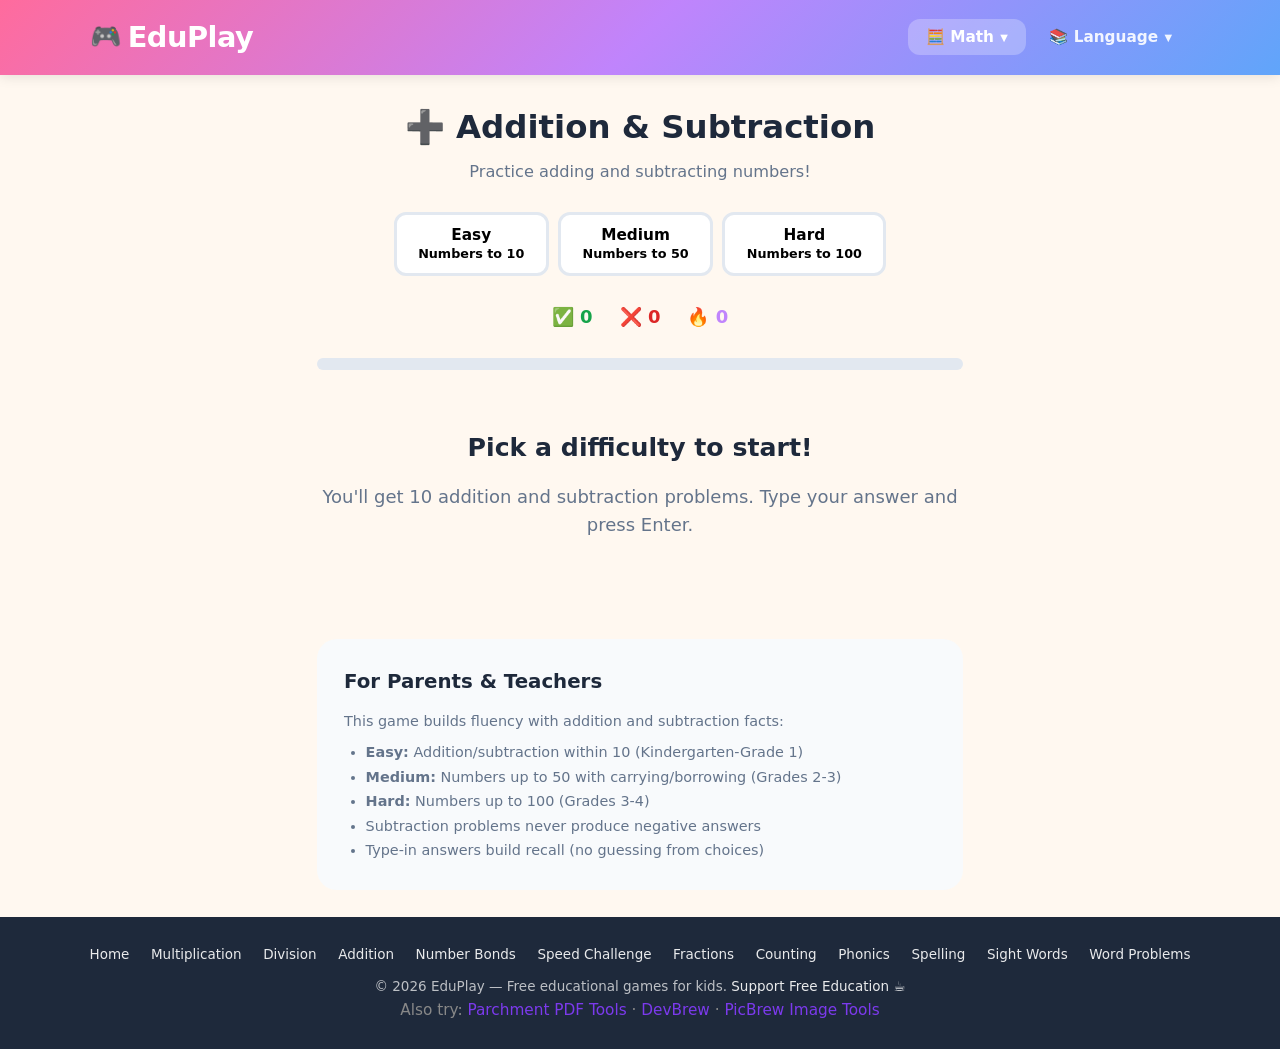
==== commit 54bb32e3: "feat: add cross-links to DevBrew, Parchment, PicBrew in footer" ====
--- a/addition.html
+++ b/addition.html
@@ -143,6 +143,7 @@
       <a href="word-problems.html">Word Problems</a>
     </div>
     <p>&copy; 2026 EduPlay — Free educational games for kids. <a href="https://buymeacoffee.com/dairylea" target="_blank" rel="noopener">Support Free Education ☕</a></p>
+    <p style="font-size:.85rem;color:#888">Also try: <a href="https://dannycranmer.github.io/parchment/" target="_blank" rel="noopener" style="color:#7c3aed">Parchment PDF Tools</a> · <a href="https://devbrew.org/" target="_blank" rel="noopener" style="color:#7c3aed">DevBrew</a> · <a href="https://dannycranmer.github.io/imagetoolkit/" target="_blank" rel="noopener" style="color:#7c3aed">PicBrew Image Tools</a></p>
   </footer>
 
   <script src="js/common.js"></script>
@@ -151,6 +152,8 @@
     const TOTAL = 10;
     const RANGES = { easy: 10, medium: 50, hard: 100 };
     let tracker, difficulty, questions, qi;
+
+    showProgressStars('addition');
 
     document.getElementById('diff-selector').addEventListener('click', e => {
       const btn = e.target.closest('.diff-btn');
@@ -187,7 +190,7 @@
     }
 
     function showQ() {
-      if (qi >= TOTAL) { showResults(tracker, 'game-area'); return; }
+      if (qi >= TOTAL) { showResults(tracker, 'game-area', 'addition', difficulty); return; }
       const q = questions[qi];
       document.getElementById('progress').style.width = Math.round((qi / TOTAL) * 100) + '%';
 
